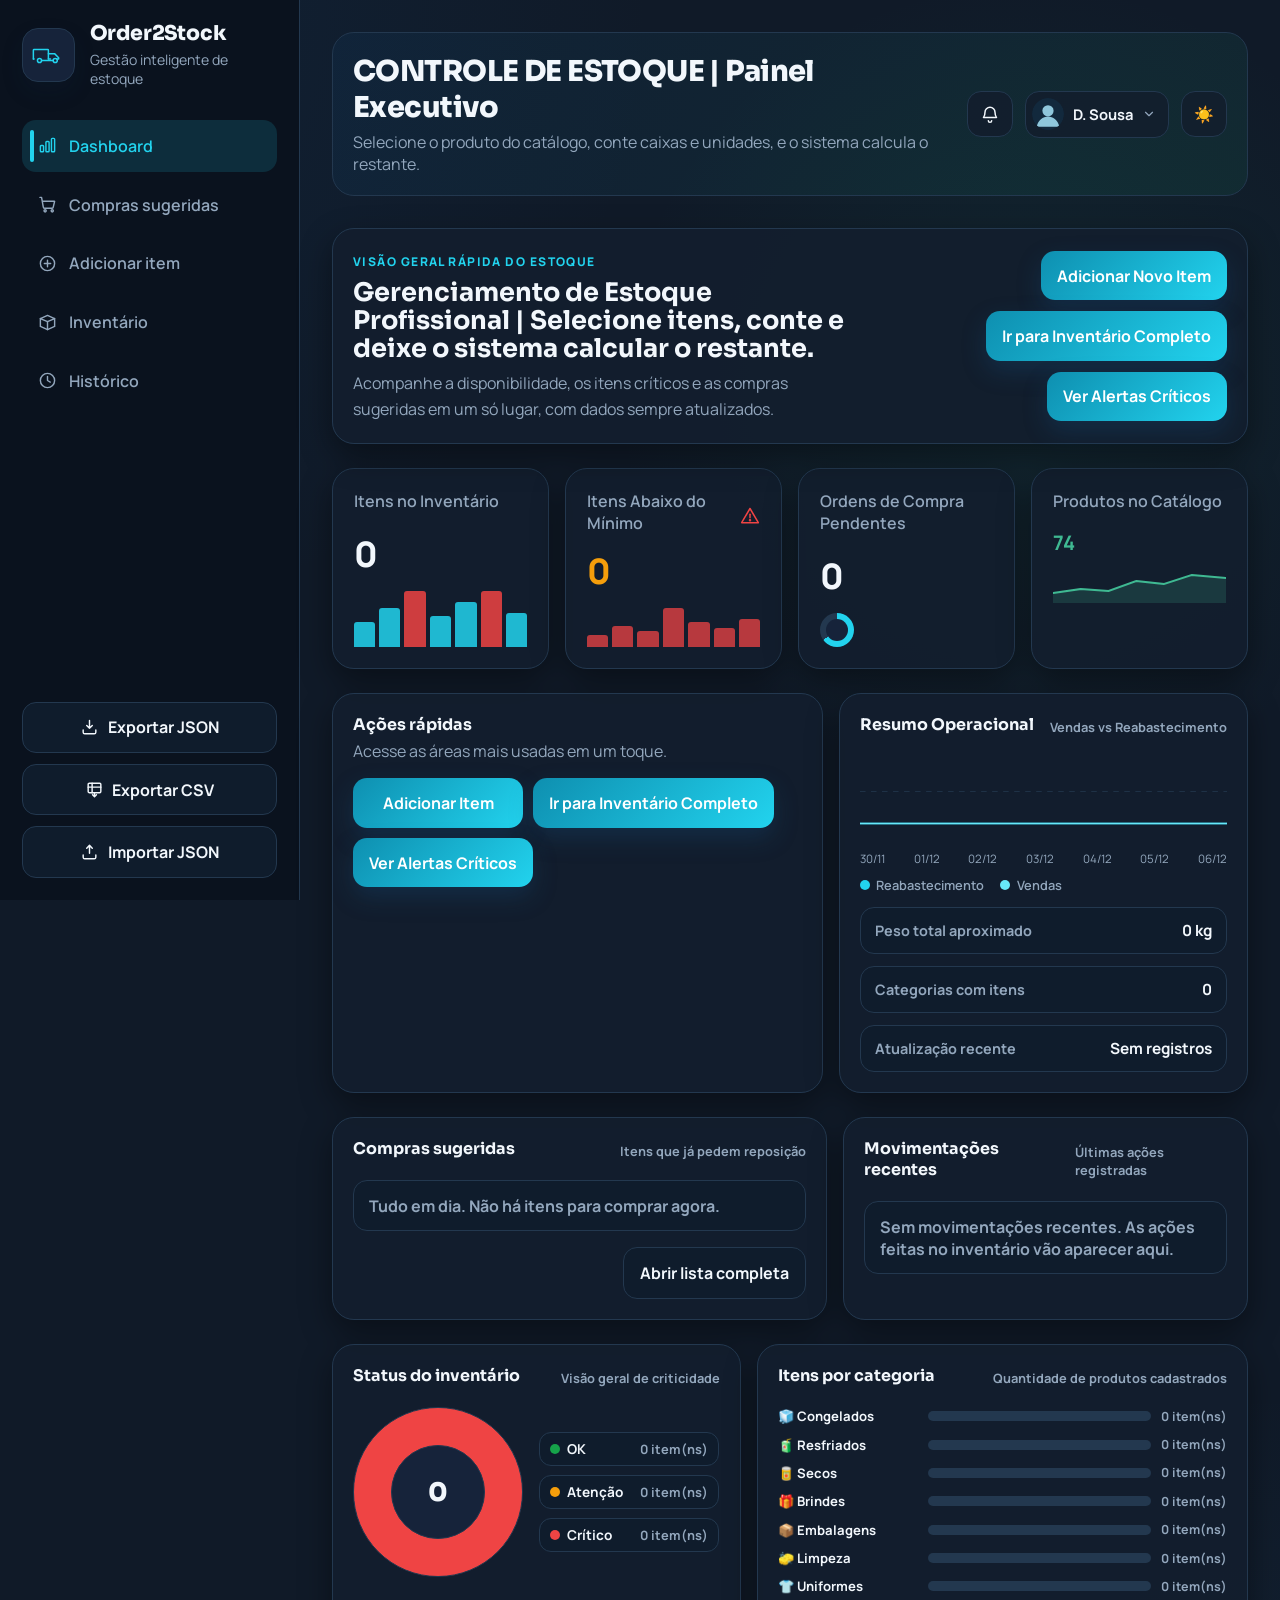
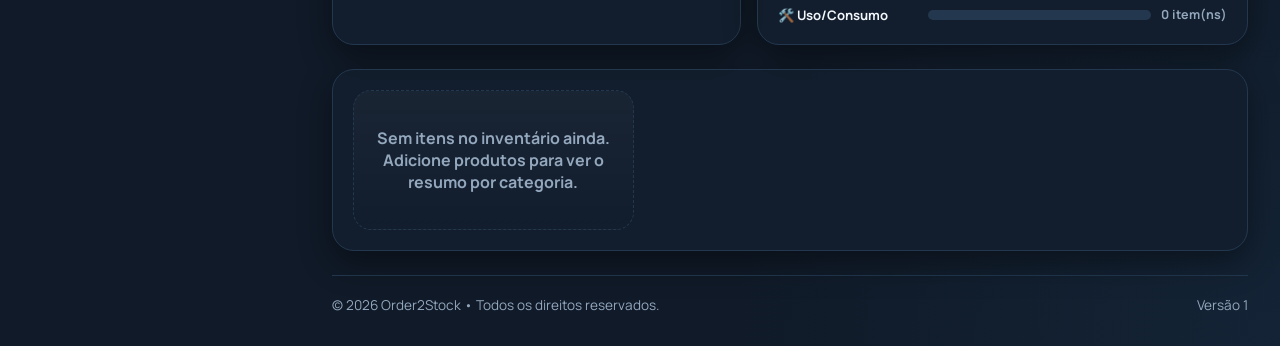
==== ESTOQUE/index.html @ f187f208 "feat: versiona app em ESTOQUE para deploy automatico" ====
<!DOCTYPE html>
<html lang="pt-BR" data-theme="dark">
<head>
    <meta charset="UTF-8" />
    <meta name="viewport" content="width=device-width, initial-scale=1" />
    <title>Order2Stock | Gestão Inteligente de Estoque</title>
    <link rel="icon" type="image/svg+xml" href="assets/order2stock-truck-icon.svg" />
    <link rel="stylesheet" href="style.css" />
</head>
<body>
    <div id="toast" class="toast" aria-live="polite" aria-atomic="true"></div>

    <div class="app-layout">
        <aside class="sidebar" id="sidebar" aria-label="Menu lateral">
            <div class="sidebar-top">
                <button class="sidebar-close" id="btn-close-sidebar" type="button" aria-label="Fechar menu">✕</button>

                <div class="sidebar-brand">
                    <div class="brand-icon" aria-hidden="true">
                        <svg viewBox="0 0 48 32" fill="none" stroke="currentColor" stroke-width="2.2" stroke-linecap="round" stroke-linejoin="round">
                            <path d="M2 22V9a1 1 0 0 1 1-1h20a1 1 0 0 1 1 1v13" />
                            <path d="M24 14h9l6 6v2h-3" />
                            <path d="M2 22h1" />
                            <path d="M27 22h-3" />
                            <path d="M14 24h17" />
                            <circle cx="11" cy="24" r="3" />
                            <circle cx="34" cy="24" r="3" />
                        </svg>
                    </div>
                    <div>
                        <h2 class="brand-name">Order2Stock</h2>
                        <p>Gestão inteligente de estoque</p>
                    </div>
                </div>

                <nav class="sidebar-nav" aria-label="Navegação principal">
                    <button class="nav-item active" type="button" data-target="sec-dashboard">
                        <svg class="nav-icon" viewBox="0 0 24 24" fill="none" stroke="currentColor" stroke-width="1.8" stroke-linecap="round" stroke-linejoin="round" aria-hidden="true"><rect x="3" y="12" width="4" height="8" rx="1" /><rect x="10" y="7" width="4" height="13" rx="1" /><rect x="17" y="3" width="4" height="17" rx="1" /></svg>
                        <span>Dashboard</span>
                    </button>
                    <button class="nav-item" type="button" data-target="sec-compras">
                        <svg class="nav-icon" viewBox="0 0 24 24" fill="none" stroke="currentColor" stroke-width="1.8" stroke-linecap="round" stroke-linejoin="round" aria-hidden="true"><circle cx="9" cy="20" r="1.4" /><circle cx="18" cy="20" r="1.4" /><path d="M2.5 3h2l2.2 12.2a2 2 0 0 0 2 1.6h8.6a2 2 0 0 0 2-1.6L21 8H6" /></svg>
                        <span>Compras sugeridas</span>
                    </button>
                    <button class="nav-item" type="button" data-target="sec-cadastro">
                        <svg class="nav-icon" viewBox="0 0 24 24" fill="none" stroke="currentColor" stroke-width="1.8" stroke-linecap="round" stroke-linejoin="round" aria-hidden="true"><circle cx="12" cy="12" r="9" /><path d="M12 8v8M8 12h8" /></svg>
                        <span>Adicionar item</span>
                    </button>
                    <button class="nav-item" type="button" data-target="sec-estoque">
                        <svg class="nav-icon" viewBox="0 0 24 24" fill="none" stroke="currentColor" stroke-width="1.8" stroke-linecap="round" stroke-linejoin="round" aria-hidden="true"><path d="M3 7l9-4 9 4-9 4-9-4Z" /><path d="M3 7v10l9 4 9-4V7" /><path d="M12 11v10" /></svg>
                        <span>Inventário</span>
                    </button>
                    <button class="nav-item" type="button" data-target="sec-historico">
                        <svg class="nav-icon" viewBox="0 0 24 24" fill="none" stroke="currentColor" stroke-width="1.8" stroke-linecap="round" stroke-linejoin="round" aria-hidden="true"><circle cx="12" cy="12" r="9" /><path d="M12 7v5l3.5 2" /></svg>
                        <span>Histórico</span>
                    </button>
                </nav>
            </div>

            <div class="sidebar-footer">
                <button class="btn-export" id="btn-export" type="button">
                    <svg class="nav-icon" viewBox="0 0 24 24" fill="none" stroke="currentColor" stroke-width="1.8" stroke-linecap="round" stroke-linejoin="round" aria-hidden="true"><path d="M12 3v10m0 0 3.5-3.5M12 13 8.5 9.5" /><path d="M4 15v3a2 2 0 0 0 2 2h12a2 2 0 0 0 2-2v-3" /></svg>
                    <span>Exportar JSON</span>
                </button>
                <button class="btn-export" id="btn-export-csv" type="button">
                    <svg class="nav-icon" viewBox="0 0 24 24" fill="none" stroke="currentColor" stroke-width="1.8" stroke-linecap="round" stroke-linejoin="round" aria-hidden="true"><rect x="4" y="4" width="16" height="12" rx="1.5" /><path d="M4 9h16M9 4v12" /><path d="M12 16v5m0 0 2.5-2.5M12 21l-2.5-2.5" /></svg>
                    <span>Exportar CSV</span>
                </button>
                <button class="btn-import" id="btn-import" type="button">
                    <svg class="nav-icon" viewBox="0 0 24 24" fill="none" stroke="currentColor" stroke-width="1.8" stroke-linecap="round" stroke-linejoin="round" aria-hidden="true"><path d="M12 13V3m0 0L8.5 6.5M12 3l3.5 3.5" /><path d="M4 15v3a2 2 0 0 0 2 2h12a2 2 0 0 0 2-2v-3" /></svg>
                    <span>Importar JSON</span>
                </button>
                <input id="import-file" type="file" accept=".json,application/json" hidden />
            </div>
        </aside>

        <main class="main-content">
            <header class="top-header animate-on-load">
                <div>
                    <h1>CONTROLE DE ESTOQUE | Painel Executivo</h1>
                    <p>Selecione o produto do catálogo, conte caixas e unidades, e o sistema calcula o restante.</p>
                </div>

                <div class="header-actions">
                    <button class="icon-btn" id="btn-notifications" type="button" aria-label="Notificações">
                        <svg viewBox="0 0 24 24" fill="none" stroke="currentColor" stroke-width="1.8" stroke-linecap="round" stroke-linejoin="round" aria-hidden="true"><path d="M6 10a6 6 0 1 1 12 0c0 4 1.2 5.4 1.8 6.2H4.2C4.8 15.4 6 14 6 10Z" /><path d="M10 20a2 2 0 0 0 4 0" /></svg>
                        <span class="notification-dot" id="notification-dot" hidden></span>
                    </button>

                    <button class="user-profile" id="btn-user-profile" type="button">
                        <span class="user-avatar" aria-hidden="true">
                            <svg viewBox="0 0 40 40"><circle cx="20" cy="20" r="20" fill="#12293d" /><circle cx="20" cy="16" r="7" fill="#8fc7dc" /><path d="M6 36c1-8 8-13 14-13s13 5 14 13" fill="#8fc7dc" /></svg>
                        </span>
                        <span class="user-name">D. Sousa</span>
                        <svg class="user-chevron" viewBox="0 0 24 24" fill="none" stroke="currentColor" stroke-width="2" stroke-linecap="round" stroke-linejoin="round" aria-hidden="true"><path d="m6 9 6 6 6-6" /></svg>
                    </button>

                    <button class="hamburger" id="btn-open-sidebar" type="button" aria-label="Abrir menu">☰</button>
                    <button class="theme-toggle-btn" id="btn-theme-toggle" type="button" aria-label="Alternar tema">
                        <span class="icon" aria-hidden="true">🌙</span>
                    </button>
                </div>
            </header>

            <section id="sec-dashboard" class="app-section active animate-on-load" tabindex="-1">
                <div class="card dashboard-intro-card">
                    <div class="dashboard-intro-copy">
                        <span class="brand-kicker">VISÃO GERAL RÁPIDA DO ESTOQUE</span>
                        <h1>Gerenciamento de Estoque Profissional | Selecione itens, conte e deixe o sistema calcular o restante.</h1>
                        <p>
                            Acompanhe a disponibilidade, os itens críticos e as compras sugeridas em um só lugar, com dados sempre atualizados.
                        </p>
                    </div>

                    <div class="dashboard-intro-actions">
                        <button class="btn-primary" id="btn-intro-add" type="button">Adicionar Novo Item</button>
                        <button class="btn-primary" id="btn-intro-inventory" type="button">Ir para Inventário Completo</button>
                        <button class="btn-primary" id="btn-intro-purchases" type="button">Ver Alertas Críticos</button>
                    </div>
                </div>

                <div class="stats-grid">
                    <article class="stat-card kpi-card">
                        <span class="stat-label">Itens no Inventário</span>
                        <strong class="stat-value" id="stat-total">0</strong>
                        <div class="kpi-spark spark-bar" aria-hidden="true">
                            <span></span><span></span><span class="spark-alert"></span><span></span><span></span><span class="spark-alert"></span><span></span>
                        </div>
                    </article>

                    <article class="stat-card kpi-card">
                        <div class="kpi-card-head">
                            <span class="stat-label">Itens Abaixo do Mínimo</span>
                            <svg class="kpi-alert-icon" viewBox="0 0 24 24" fill="none" stroke="currentColor" stroke-width="1.8" stroke-linecap="round" stroke-linejoin="round" aria-hidden="true"><path d="M12 3 2 20h20L12 3Z" /><path d="M12 10v4" /><circle cx="12" cy="17" r="0.6" fill="currentColor" /></svg>
                        </div>
                        <strong class="stat-value text-alert" id="stat-baixo">0</strong>
                        <div class="kpi-spark spark-bar spark-danger" aria-hidden="true">
                            <span></span><span></span><span></span><span></span><span></span><span></span><span></span>
                        </div>
                    </article>

                    <article class="stat-card kpi-card">
                        <span class="stat-label">Ordens de Compra Pendentes</span>
                        <strong class="stat-value stat-buy" id="stat-compras">0</strong>
                        <div class="kpi-spark spark-donut" aria-hidden="true"></div>
                    </article>

                    <article class="stat-card kpi-card">
                        <span class="stat-label">Produtos no Catálogo</span>
                        <strong class="stat-value-time" id="stat-catalogo">0</strong>
                        <div class="kpi-spark spark-area" aria-hidden="true">
                            <svg viewBox="0 0 100 34" preserveAspectRatio="none"><path d="M0 24 L16 20 L32 22 L48 12 L64 15 L80 6 L100 9 L100 34 L0 34 Z" class="spark-area-fill" /><path d="M0 24 L16 20 L32 22 L48 12 L64 15 L80 6 L100 9" class="spark-area-line" /></svg>
                        </div>
                    </article>
                </div>

                <div class="ops-grid">
                    <article class="card quick-actions-card">
                        <h3>Ações rápidas</h3>
                        <p>Acesse as áreas mais usadas em um toque.</p>
                        <div class="quick-actions-buttons">
                            <button class="btn-primary" id="btn-quick-add" type="button">Adicionar Item</button>
                            <button class="btn-primary" id="btn-quick-inventory" type="button">Ir para Inventário Completo</button>
                            <button class="btn-primary" id="btn-quick-critical" type="button">Ver Alertas Críticos</button>
                        </div>
                    </article>

                    <article class="card operational-card" aria-live="polite">
                        <div class="chart-header">
                            <h3>Resumo Operacional</h3>
                            <span class="chart-subtitle">Vendas vs Reabastecimento</span>
                        </div>
                        <div class="operational-chart-wrap" id="operational-chart-wrap"></div>
                        <div class="operational-list">
                            <div class="operational-item">
                                <span>Peso total aproximado</span>
                                <strong id="stat-peso-total">0 kg</strong>
                            </div>
                            <div class="operational-item">
                                <span>Categorias com itens</span>
                                <strong id="stat-categorias-ativas">0</strong>
                            </div>
                            <div class="operational-item">
                                <span>Atualização recente</span>
                                <strong id="stat-ultima-atualizacao">Sem registros</strong>
                            </div>
                        </div>
                    </article>
                </div>

                    <div class="dashboard-highlights-grid">
                        <article class="card purchases-preview-card" aria-live="polite">
                            <div class="chart-header">
                                <h3>Compras sugeridas</h3>
                                <span class="chart-subtitle">Itens que já pedem reposição</span>
                            </div>
                            <div id="dashboard-purchases-preview" class="suggested-list compact-list"></div>
                            <div class="card-inline-actions">
                                <button class="btn-secondary" id="btn-open-purchases-section" type="button">Abrir lista completa</button>
                            </div>
                        </article>

                        <article class="card activity-card" aria-live="polite">
                            <div class="chart-header">
                                <h3>Movimentações recentes</h3>
                                <span class="chart-subtitle">Últimas ações registradas</span>
                            </div>
                            <div id="recent-activity" class="recent-activity-list"></div>
                        </article>
                    </div>

                <div class="dashboard-charts-grid">
                    <article class="card chart-card" aria-live="polite">
                        <div class="chart-header">
                            <h3>Status do inventário</h3>
                            <span class="chart-subtitle">Visão geral de criticidade</span>
                        </div>
                        <div class="status-chart-wrap">
                            <div class="status-donut" id="status-donut" role="img" aria-label="Distribuição de status do inventário"></div>
                            <div class="status-legend" id="status-legend"></div>
                        </div>
                    </article>

                    <article class="card chart-card" aria-live="polite">
                        <div class="chart-header">
                            <h3>Itens por categoria</h3>
                            <span class="chart-subtitle">Quantidade de produtos cadastrados</span>
                        </div>
                        <div class="category-bars" id="category-bars"></div>
                    </article>
                </div>

                <div class="card category-summary" id="category-summary" aria-label="Resumo por categoria"></div>
            </section>

                <section id="sec-compras" class="app-section card animate-on-load" tabindex="-1">
                    <div class="form-header">
                        <div>
                            <h2>Compras sugeridas</h2>
                            <p>Lista automática dos itens abaixo do mínimo com a quantidade necessária para repor.</p>
                        </div>

                        <div class="section-actions-inline">
                            <button class="btn-secondary" id="btn-ir-inventario" type="button">Ver inventário</button>
                            <button class="btn-primary" id="btn-exportar-csv-lista" type="button">Exportar CSV</button>
                        </div>
                    </div>

                    <div class="purchase-summary-grid">
                        <article class="stat-card purchase-summary-card">
                            <span class="stat-label">Produtos para repor</span>
                            <strong class="stat-value" id="stat-repor">0</strong>
                        </article>

                        <article class="stat-card purchase-summary-card">
                            <span class="stat-label">Quantidade total a comprar</span>
                            <strong class="stat-value stat-buy" id="stat-quantidade-repor">0</strong>
                        </article>

                        <article class="stat-card purchase-summary-card">
                            <span class="stat-label">Categorias afetadas</span>
                            <strong class="stat-value-time" id="stat-categorias-repor">0</strong>
                        </article>
                    </div>

                    <div class="table-container">
                        <table>
                            <thead>
                                <tr>
                                    <th scope="col">Produto</th>
                                    <th scope="col">Categoria</th>
                                    <th scope="col">Atual</th>
                                    <th scope="col">Mínimo</th>
                                    <th scope="col">Comprar</th>
                                    <th scope="col">Status</th>
                                    <th scope="col" class="text-right">Ações</th>
                                </tr>
                            </thead>
                            <tbody id="lista-compras"></tbody>
                        </table>
                    </div>
                </section>

            <section id="sec-cadastro" class="app-section card animate-on-load" tabindex="-1">
                <div class="form-header">
                    <div>
                        <h2>Adicionar produto ao inventário</h2>
                        <p>O produto vem do catálogo. A contagem é feita depois no botão de relógio.</p>
                    </div>

                    <button id="btn-toggle-form" class="btn-secondary" type="button" aria-expanded="false" aria-controls="form-body">
                        <span class="form-toggle-icon" aria-hidden="true">▶</span>
                        <span class="form-toggle-label">Mostrar formulário</span>
                    </button>
                </div>

                <div id="form-body" class="form-body collapsed">
                    <form id="form-estoque">
                        <div class="form-grid form-grid-catalogo">
                            <div class="form-group">
                                <label for="produto-base">Produto do catálogo</label>
                                <select id="produto-base" required></select>
                            </div>

                            <div class="form-group">
                                <label for="min">Estoque mínimo</label>
                                <input id="min" name="min" type="number" min="0" step="0.01" required />
                            </div>
                        </div>

                        <div id="produto-preview" class="product-preview" aria-live="polite">
                            <strong>Catálogo base:</strong> selecione um produto para ver quantidade por caixa, unidade, total por caixa e peso.
                        </div>

                        <div class="form-actions">
                            <button class="btn-primary" type="submit">Adicionar ao inventário</button>
                        </div>
                    </form>
                </div>
            </section>

            <section id="sec-estoque" class="app-section animate-on-load" tabindex="-1">
                <div class="card search-filter-container">
                    <div class="search-box">
                        <label class="sr-only" for="input-busca">Buscar produto</label>
                        <input id="input-busca" type="search" placeholder="Buscar por nome..." />
                    </div>

                    <div class="filter-row">
                        <div class="status-filter">
                            <label for="filtro-status">Status</label>
                            <select id="filtro-status">
                                <option value="todos">Todos os status</option>
                                <option value="ok">Somente OK</option>
                                <option value="atencao">Somente Atenção</option>
                                <option value="critico">Somente Crítico</option>
                            </select>
                        </div>

                        <button class="btn-secondary" id="btn-limpar-filtros" type="button">Limpar filtros</button>
                    </div>

                    <div class="category-tabs" id="category-tabs" aria-label="Filtro por categoria">
                        <button class="tab-btn active" type="button" data-category="todos">Todos</button>
                        <button class="tab-btn" type="button" data-category="congelados">🧊 Congelados</button>
                        <button class="tab-btn" type="button" data-category="resfriados">🧃 Resfriados</button>
                        <button class="tab-btn" type="button" data-category="secos">🥫 Secos</button>
                        <button class="tab-btn" type="button" data-category="brindes">🎁 Brindes</button>
                        <button class="tab-btn" type="button" data-category="embalagens">📦 Embalagens</button>
                        <button class="tab-btn" type="button" data-category="limpeza">🧽 Limpeza</button>
                        <button class="tab-btn" type="button" data-category="uniformes">👕 Uniformes</button>
                        <button class="tab-btn" type="button" data-category="consumo">🛠️ Uso/Consumo</button>
                    </div>
                </div>

                <div class="card table-container">
                    <div class="table-controls">
                        <span class="table-count" id="table-count">Mostrando 0 produtos</span>
                    </div>

                    <table>
                        <thead>
                            <tr>
                                <th class="sortable" data-sort="nome" scope="col">Produto</th>
                                <th scope="col">Embalagem</th>
                                <th scope="col">Contagem</th>
                                <th class="sortable" data-sort="estoque" scope="col">Total calculado</th>
                                <th scope="col">Peso aprox.</th>
                                <th class="sortable" data-sort="status" scope="col">Status</th>
                                <th scope="col" class="text-right">Ações</th>
                            </tr>
                        </thead>
                        <tbody id="lista-estoque"></tbody>
                    </table>
                </div>
            </section>

            <section id="sec-historico" class="app-section card animate-on-load" tabindex="-1">
                <div class="form-header">
                    <div>
                        <h2>Histórico</h2>
                        <p>Rastreio das alterações realizadas.</p>
                    </div>

                    <button class="btn-secondary" id="btn-limpar-historico" type="button">Limpar histórico</button>
                </div>

                <div class="table-container">
                    <table>
                        <thead>
                            <tr>
                                <th scope="col">Data</th>
                                <th scope="col">Descrição</th>
                            </tr>
                        </thead>
                        <tbody id="lista-historico"></tbody>
                    </table>
                </div>
            </section>

            <footer class="app-footer">
                <span>&copy; <span id="footer-ano">2026</span> Order2Stock &bull; Todos os direitos reservados.</span>
                <span class="app-footer-version">Versão 1</span>
            </footer>
        </main>
    </div>

    <div class="modal-overlay" id="modal-contagem" aria-hidden="true">
        <div class="card modal-content" role="dialog" aria-modal="true" aria-labelledby="modal-titulo">
            <div class="modal-header">
                <h2 id="modal-titulo">Contagem</h2>
                <button class="btn-close" type="button" id="btn-fechar-modal" aria-label="Fechar contagem">✕</button>
            </div>

            <div class="modal-body">
                <p id="modal-pacote-info" class="modal-info"></p>

                <div class="form-grid modal-grid">
                    <div class="form-group">
                        <label for="qtd-pacotes">Caixas fechadas</label>
                        <input id="qtd-pacotes" type="number" min="0" step="1" />
                    </div>

                    <div class="form-group">
                        <label for="qtd-soltas">Unidades avulsas</label>
                        <input id="qtd-soltas" type="number" min="0" step="1" />
                    </div>
                </div>

                <p id="modal-unidade-texto" class="modal-subinfo"></p>
                <p id="equivalencia-info" class="modal-subinfo"></p>
                <div id="modal-decomposicao" class="modal-subinfo"></div>

                <div class="modal-total-box">
                    <span>Total calculado</span>
                    <strong><span id="modal-total-calc">0</span> <span id="modal-un-final">UN</span></strong>
                </div>

                <div class="modal-actions">
                    <button class="btn-secondary" id="btn-cancelar-contagem" type="button">Cancelar</button>
                    <button class="btn-primary" id="btn-salvar-contagem" type="button">Salvar contagem</button>
                </div>
            </div>
        </div>
    </div>

    <div class="modal-overlay" id="modal-edicao" aria-hidden="true">
        <div class="card modal-content" role="dialog" aria-modal="true" aria-labelledby="modal-edicao-titulo">
            <div class="modal-header">
                <h2 id="modal-edicao-titulo">Editar item</h2>
                <button class="btn-close" type="button" id="btn-fechar-edicao" aria-label="Fechar edição">✕</button>
            </div>

            <form id="form-edicao" class="modal-body">
                <div class="form-grid modal-grid">
                    <div class="form-group">
                        <label for="edit-nome">Produto</label>
                        <input id="edit-nome" type="text" readonly />
                    </div>

                    <div class="form-group">
                        <label for="edit-embalagem">Embalagem</label>
                        <input id="edit-embalagem" type="text" readonly />
                    </div>

                    <div class="form-group">
                        <label for="edit-peso-caixa">Peso por caixa</label>
                        <input id="edit-peso-caixa" type="text" readonly />
                    </div>

                    <div class="form-group">
                        <label for="edit-min">Estoque mínimo</label>
                        <input id="edit-min" type="number" min="0" step="0.01" required />
                    </div>
                </div>

                <div class="modal-actions">
                    <button class="btn-secondary" type="button" id="btn-cancelar-edicao">Cancelar</button>
                    <button class="btn-primary" type="submit">Salvar alterações</button>
                </div>
            </form>
        </div>
    </div>

    <script src="script.js"></script>
</body>
</html>
---- ESTOQUE/style.css ----
@import url('https://fonts.googleapis.com/css2?family=Manrope:wght@500;600;700;800&family=Sora:wght@600;700;800&display=swap');

* {
    box-sizing: border-box;
    margin: 0;
    padding: 0;
}

:root {
    --bg: #f4f8fc;
    --sidebar-bg: var(--panel);
    --panel: rgba(255, 255, 255, 0.88);
    --panel-solid: #ffffff;
    --text: #1f2937;
    --text-title: #0b2a4a;
    --text-muted: #5b6b82;
    --border-color: #dbe4f0;
    --input-bg: #f6f9fc;
    --table-hover: #f2f7fc;
    --primary: #14528a;
    --primary-2: #2f8fd1;
    --primary-gradient: linear-gradient(135deg, #14528a, #2f8fd1);
    --brand-two: #2f8fd1;
    --accent: #1f9070;
    --accent-2: #5fd2ac;
    --accent-gradient: linear-gradient(135deg, #1f9070, #5fd2ac);
    --danger: #ef4444;
    --warning: #f59e0b;
    --success: #1f9070;
    --radius: 22px;
    --radius-sm: 14px;
    --card-shadow: 0 10px 30px rgba(11, 42, 74, 0.08);
    --card-shadow-hover: 0 14px 36px rgba(11, 42, 74, 0.13);
    --sidebar-width: 300px;
    --surface-accent: linear-gradient(120deg, rgba(20, 82, 138, 0.12), rgba(31, 144, 112, 0.12));
    --nav-active-bg: rgba(20, 82, 138, 0.08);
}

[data-theme="dark"] {
    --bg: #101a28;
    --sidebar-bg: #0a121e;
    --panel: rgba(19, 30, 46, 0.9);
    --panel-solid: #16233a;
    --text: #d7e2ee;
    --text-title: #f2f7fc;
    --text-muted: #93a7bd;
    --border-color: #23384f;
    --input-bg: #0f1c2c;
    --table-hover: #10233a;
    --primary: #22d3ee;
    --primary-2: #67e8f9;
    --primary-gradient: linear-gradient(135deg, #0e8fb0, #22d3ee);
    --brand-two: #67e8f9;
    --nav-active-bg: rgba(34, 211, 238, 0.14);
    --accent: #3fb992;
    --accent-2: #7fe0bc;
    --accent-gradient: linear-gradient(135deg, #1f9070, #3fb992);
    --success: #3fb992;
    --card-shadow: 0 12px 32px rgba(0, 0, 0, 0.4);
    --card-shadow-hover: 0 18px 40px rgba(0, 0, 0, 0.5);
}

html {
    scroll-behavior: smooth;
}

body {
    font-family: "Manrope", "Segoe UI", sans-serif;
    background:
        radial-gradient(circle at top left, rgba(20, 82, 138, 0.14), transparent 28%),
        radial-gradient(circle at 80% 20%, rgba(31, 144, 112, 0.1), transparent 22%),
        radial-gradient(circle at bottom right, rgba(63, 149, 214, 0.08), transparent 24%),
        var(--bg);
    color: var(--text);
    min-height: 100vh;
}

button,
input,
select {
    font: inherit;
}

button {
    border: none;
}

.app-layout {
    display: flex;
    min-height: 100vh;
}

/* SIDEBAR */
.sidebar {
    width: var(--sidebar-width);
    flex-shrink: 0;
    background: var(--sidebar-bg);
    backdrop-filter: blur(16px);
    border-right: 1px solid var(--border-color);
    padding: 1.4rem;
    display: flex;
    flex-direction: column;
    gap: 1.5rem;
    position: sticky;
    top: 0;
    height: 100vh;
}

.sidebar-top {
    display: flex;
    flex-direction: column;
    height: 100%;
}

.sidebar-close {
    display: none;
    align-self: flex-end;
    background: none;
    color: var(--text-muted);
    font-size: 1.3rem;
    padding: 0.3rem;
    cursor: pointer;
}

.sidebar-brand {
    display: flex;
    align-items: center;
    gap: 0.9rem;
    margin-bottom: 2rem;
}

.brand-icon {
    width: 54px;
    height: 54px;
    border-radius: 16px;
    display: grid;
    place-items: center;
    background: var(--panel-solid);
    border: 1px solid var(--border-color);
    box-shadow: 0 10px 22px rgba(11, 42, 74, 0.14);
    padding: 9px;
    color: var(--primary);
}

.brand-icon svg,
.brand-icon img {
    width: 100%;
    height: 100%;
    object-fit: contain;
}

.sidebar-brand h2.brand-name {
    color: var(--text-title);
    font-family: "Sora", "Manrope", sans-serif;
    font-size: 1.28rem;
    font-weight: 800;
    line-height: 1.1;
    letter-spacing: -0.01em;
}

.brand-name .brand-2 {
    color: var(--brand-two);
}

.sidebar-brand p {
    color: var(--text-muted);
    font-size: 0.88rem;
    margin-top: 0.3rem;
}

.sidebar-nav {
    display: flex;
    flex-direction: column;
    gap: 0.4rem;
    flex: 1;
}

.nav-item {
    position: relative;
    width: 100%;
    display: flex;
    align-items: center;
    gap: 0.75rem;
    text-align: left;
    background: transparent;
    color: var(--text-muted);
    border-radius: 14px;
    padding: 0.95rem 1rem;
    cursor: pointer;
    transition: 0.22s ease;
    font-weight: 600;
}

.nav-icon {
    width: 19px;
    height: 19px;
    flex-shrink: 0;
}

.nav-item:hover,
.nav-item.active {
    color: var(--text-title);
    background: var(--input-bg);
}

.nav-item.active {
    color: var(--primary);
    background: var(--nav-active-bg);
}

.nav-item.active::before {
    content: "";
    position: absolute;
    left: 0.45rem;
    top: 20%;
    width: 4px;
    height: 60%;
    border-radius: 999px;
    background: var(--primary);
}

.sidebar-footer {
    display: flex;
    flex-direction: column;
    gap: 0.7rem;
}

.btn-export,
.btn-import,
.btn-primary,
.btn-secondary {
    min-height: 46px;
    border-radius: 14px;
    padding: 0.85rem 1rem;
    cursor: pointer;
    transition: 0.2s ease;
    font-weight: 700;
    display: inline-flex;
    align-items: center;
    justify-content: center;
    gap: 0.55rem;
}

.btn-export,
.btn-import,
.btn-secondary {
    color: var(--text-title);
    background: var(--input-bg);
    border: 1px solid var(--border-color);
}

.btn-export:hover,
.btn-import:hover,
.btn-secondary:hover {
    transform: translateY(-1px);
    background: var(--panel-solid);
}

.btn-primary {
    color: #fff;
    background: var(--primary-gradient);
    box-shadow: 0 10px 24px rgba(20, 82, 138, 0.28);
}

.btn-primary:hover {
    transform: translateY(-2px);
    box-shadow: 0 14px 28px rgba(20, 82, 138, 0.35);
}

/* MAIN */
.main-content {
    flex: 1;
    padding: 2rem;
}

.top-header {
    display: flex;
    align-items: center;
    justify-content: space-between;
    gap: 1rem;
    margin-bottom: 2rem;
    background: var(--surface-accent);
    border: 1px solid var(--border-color);
    border-radius: var(--radius);
    padding: 1.25rem;
}

.app-section {
    display: none;
}

.app-section.active {
    display: block;
}

.top-header h1 {
    font-family: "Sora", "Manrope", sans-serif;
    color: var(--text-title);
    font-size: clamp(1.8rem, 2vw, 2.3rem);
    font-weight: 800;
    letter-spacing: -0.02em;
}

.brand-kicker {
    display: inline-block;
    font-size: 0.75rem;
    font-weight: 800;
    letter-spacing: 0.12em;
    color: var(--primary);
    margin-bottom: 0.45rem;
}

.top-header p {
    color: var(--text-muted);
    margin-top: 0.4rem;
}

.header-actions {
    display: flex;
    gap: 0.75rem;
    align-items: center;
}

.hamburger,
.theme-toggle-btn,
.btn-close {
    width: 46px;
    height: 46px;
    border-radius: 14px;
    background: var(--panel);
    border: 1px solid var(--border-color);
    color: var(--text-title);
    cursor: pointer;
    transition: 0.2s ease;
}

.hamburger {
    display: none;
}

.hamburger:hover,
.theme-toggle-btn:hover,
.btn-close:hover {
    background: var(--input-bg);
    transform: translateY(-1px);
}

.icon-btn {
    position: relative;
    width: 46px;
    height: 46px;
    border-radius: 14px;
    background: var(--panel);
    border: 1px solid var(--border-color);
    color: var(--text-title);
    cursor: pointer;
    transition: 0.2s ease;
    display: grid;
    place-items: center;
}

.icon-btn svg {
    width: 20px;
    height: 20px;
}

.icon-btn:hover {
    background: var(--input-bg);
    transform: translateY(-1px);
}

.notification-dot {
    position: absolute;
    top: 8px;
    right: 8px;
    width: 8px;
    height: 8px;
    border-radius: 50%;
    background: var(--danger);
    border: 2px solid var(--panel-solid);
}

.user-profile {
    display: flex;
    align-items: center;
    gap: 0.55rem;
    background: var(--panel);
    border: 1px solid var(--border-color);
    border-radius: 14px;
    padding: 0.4rem 0.75rem 0.4rem 0.4rem;
    cursor: pointer;
    transition: 0.2s ease;
    color: var(--text-title);
}

.user-profile:hover {
    background: var(--input-bg);
    transform: translateY(-1px);
}

.user-avatar {
    width: 32px;
    height: 32px;
    border-radius: 50%;
    overflow: hidden;
    display: block;
    flex-shrink: 0;
}

.user-avatar svg {
    width: 100%;
    height: 100%;
    display: block;
}

.user-name {
    font-weight: 700;
    font-size: 0.92rem;
    white-space: nowrap;
}

.user-chevron {
    width: 14px;
    height: 14px;
    color: var(--text-muted);
}

/* CARDS */
.card {
    background: var(--panel);
    backdrop-filter: blur(16px);
    border: 1px solid var(--border-color);
    border-radius: var(--radius);
    box-shadow: var(--card-shadow);
    padding: 1.25rem;
    margin-bottom: 1.5rem;
    transition: 0.24s ease;
}

.card h3 {
    font-family: "Sora", "Manrope", sans-serif;
    color: var(--text-title);
    font-size: 1rem;
    margin-bottom: 0.35rem;
}

.card p {
    color: var(--text-muted);
}

.card:hover {
    box-shadow: var(--card-shadow-hover);
}

.dashboard-intro-card {
    display: flex;
    align-items: center;
    justify-content: space-between;
    gap: 1rem;
    margin-bottom: 1.5rem;
}

.dashboard-intro-copy h1 {
    font-family: "Sora", "Manrope", sans-serif;
    color: var(--text-title);
    font-size: clamp(1.45rem, 2vw, 2rem);
    line-height: 1.1;
    margin-bottom: 0.5rem;
}

.dashboard-intro-copy p {
    color: var(--text-muted);
    line-height: 1.65;
}

.dashboard-intro-actions {
    display: flex;
    flex-wrap: wrap;
    gap: 0.7rem;
    justify-content: flex-end;
    min-width: min(360px, 100%);
}

.stats-grid {
    display: grid;
    grid-template-columns: repeat(4, minmax(0, 1fr));
    gap: 1rem;
    margin-bottom: 1.5rem;
}

.ops-grid {
    display: grid;
    grid-template-columns: 1.2fr 1fr;
    gap: 1rem;
    margin-bottom: 1.5rem;
}

.quick-actions-card,
.operational-card {
    margin-bottom: 0;
}

.quick-actions-buttons {
    margin-top: 1rem;
    display: flex;
    flex-wrap: wrap;
    gap: 0.65rem;
}

.quick-actions-buttons .btn-primary,
.quick-actions-buttons .btn-secondary {
    min-width: 170px;
}

.dashboard-highlights-grid {
    display: grid;
    grid-template-columns: 1.1fr 0.9fr;
    gap: 1rem;
    margin-bottom: 1.5rem;
}

.purchases-preview-card,
.activity-card {
    margin-bottom: 0;
}

.card-inline-actions,
.section-actions-inline {
    display: flex;
    flex-wrap: wrap;
    gap: 0.7rem;
    margin-top: 1rem;
}

.card-inline-actions {
    justify-content: flex-end;
}

.stat-buy {
    color: var(--success);
}

.suggested-list,
.recent-activity-list {
    display: grid;
    gap: 0.7rem;
    margin-top: 0.4rem;
}

.compact-list .suggested-item {
    padding: 0.8rem 0.85rem;
}

.suggested-item,
.recent-activity-item,
.suggested-empty,
.recent-activity-empty {
    background: var(--input-bg);
    border: 1px solid var(--border-color);
    border-radius: 14px;
    padding: 0.85rem 0.95rem;
}

.suggested-item {
    display: flex;
    justify-content: space-between;
    gap: 0.75rem;
    align-items: center;
}

.suggested-item-meta strong,
.recent-activity-item strong {
    display: block;
    color: var(--text-title);
    margin-bottom: 0.25rem;
}

.suggested-item-meta span,
.recent-activity-item p {
    color: var(--text-muted);
    font-size: 0.88rem;
    line-height: 1.45;
}

.suggested-item-buy {
    color: var(--accent);
    font-weight: 800;
    white-space: nowrap;
}

.purchase-summary-grid {
    display: grid;
    grid-template-columns: repeat(3, minmax(0, 1fr));
    gap: 1rem;
    margin-bottom: 1rem;
}

.purchase-summary-card {
    margin-bottom: 0;
}

.range-filter-group {
    display: flex;
    flex-direction: column;
    gap: 0.35rem;
    min-width: 280px;
}

.range-filter-group > label {
    color: var(--text-title);
    font-size: 0.88rem;
    font-weight: 700;
}

.range-filter-row {
    display: grid;
    grid-template-columns: repeat(2, minmax(0, 1fr));
    gap: 0.6rem;
}

.suggested-empty,
.recent-activity-empty {
    color: var(--text-muted);
    font-weight: 700;
}

.empty-state-panel {
    min-height: 140px;
    display: grid;
    place-items: center;
    text-align: center;
    color: var(--text-muted);
    font-weight: 700;
    padding: 1.25rem;
    border: 1px dashed var(--border-color);
    border-radius: 18px;
    background: linear-gradient(180deg, rgba(148, 163, 184, 0.06), transparent);
}

.recent-activity-item p {
    margin: 0;
}

.operational-list {
    margin-top: 0.8rem;
    display: grid;
    gap: 0.75rem;
}

.operational-item {
    display: flex;
    justify-content: space-between;
    align-items: center;
    gap: 0.8rem;
    background: var(--input-bg);
    border: 1px solid var(--border-color);
    border-radius: 14px;
    padding: 0.75rem 0.85rem;
}

.operational-item span {
    color: var(--text-muted);
    font-size: 0.9rem;
    font-weight: 700;
}

.operational-chart-wrap {
    margin-top: 0.6rem;
}

.operational-chart-svg {
    width: 100%;
    height: 90px;
    display: block;
}

.chart-axis {
    stroke: var(--border-color);
    stroke-width: 0.4;
}

.chart-axis-mid {
    stroke-dasharray: 1.5 1.5;
}

.chart-line {
    fill: none;
    stroke-width: 1.6;
    stroke-linecap: round;
    stroke-linejoin: round;
    vector-effect: non-scaling-stroke;
}

.chart-line-primary {
    stroke: var(--primary);
}

.chart-line-secondary {
    stroke: var(--primary-2);
}

.operational-chart-labels {
    display: flex;
    justify-content: space-between;
    margin-top: 0.3rem;
    color: var(--text-muted);
    font-size: 0.72rem;
}

.operational-chart-legend {
    display: flex;
    align-items: center;
    gap: 0.4rem;
    margin-top: 0.6rem;
    color: var(--text-muted);
    font-size: 0.8rem;
    font-weight: 600;
}

.legend-dot {
    width: 9px;
    height: 9px;
    border-radius: 50%;
    display: inline-block;
    margin-left: 0.6rem;
}

.legend-dot:first-child {
    margin-left: 0;
}

.legend-primary {
    background: var(--primary);
}

.legend-secondary {
    background: var(--primary-2);
}

.app-footer {
    display: flex;
    align-items: center;
    justify-content: space-between;
    flex-wrap: wrap;
    gap: 0.5rem;
    margin-top: 1.5rem;
    padding-top: 1.25rem;
    border-top: 1px solid var(--border-color);
    color: var(--text-muted);
    font-size: 0.85rem;
}

.operational-item strong {
    color: var(--text-title);
    font-size: 0.96rem;
}

.stat-card {
    background: var(--panel);
    border: 1px solid var(--border-color);
    border-radius: var(--radius);
    padding: 1.3rem;
    box-shadow: var(--card-shadow);
    transition: 0.22s ease;
}

.stat-card:hover {
    transform: translateY(-3px);
    box-shadow: var(--card-shadow-hover);
}

.stat-label {
    display: block;
    color: var(--text-muted);
    font-weight: 600;
    margin-bottom: 0.6rem;
}

.stat-value {
    color: var(--text-title);
    font-size: 2.2rem;
    font-weight: 800;
}

.stat-value.text-alert {
    color: var(--warning);
}

.stat-value-time {
    color: var(--accent);
    font-size: 1.25rem;
    font-weight: 700;
}

.kpi-card {
    display: flex;
    flex-direction: column;
    gap: 0.5rem;
}

.kpi-card-head {
    display: flex;
    align-items: center;
    justify-content: space-between;
    gap: 0.5rem;
    margin-bottom: -0.3rem;
}

.kpi-alert-icon {
    width: 20px;
    height: 20px;
    color: var(--danger);
    flex-shrink: 0;
}

.kpi-spark {
    margin-top: 0.3rem;
    height: 34px;
}

.spark-bar {
    display: flex;
    align-items: flex-end;
    gap: 4px;
    height: 100%;
}

.spark-bar span {
    flex: 1;
    display: block;
    border-radius: 3px 3px 0 0;
    background: var(--primary);
    opacity: 0.85;
}

.spark-bar span:nth-child(1) { height: 45%; }
.spark-bar span:nth-child(2) { height: 70%; }
.spark-bar span:nth-child(3) { height: 100%; }
.spark-bar span:nth-child(4) { height: 55%; }
.spark-bar span:nth-child(5) { height: 80%; }
.spark-bar span:nth-child(6) { height: 100%; }
.spark-bar span:nth-child(7) { height: 60%; }

.spark-bar span.spark-alert {
    background: var(--danger);
}

.spark-bar.spark-danger span {
    background: var(--danger);
    opacity: 0.75;
}

.spark-bar.spark-danger span:nth-child(1) { height: 30%; }
.spark-bar.spark-danger span:nth-child(2) { height: 55%; }
.spark-bar.spark-danger span:nth-child(3) { height: 40%; }
.spark-bar.spark-danger span:nth-child(4) { height: 100%; }
.spark-bar.spark-danger span:nth-child(5) { height: 65%; }
.spark-bar.spark-danger span:nth-child(6) { height: 48%; }
.spark-bar.spark-danger span:nth-child(7) { height: 72%; }

.spark-donut {
    width: 34px;
    height: 34px;
    border-radius: 50%;
    background: conic-gradient(var(--primary) 0 65%, var(--border-color) 65% 100%);
    position: relative;
}

.spark-donut::after {
    content: "";
    position: absolute;
    inset: 6px;
    border-radius: 50%;
    background: var(--panel-solid);
}

.spark-area svg {
    width: 100%;
    height: 34px;
    display: block;
}

.spark-area-fill {
    fill: var(--accent);
    opacity: 0.18;
    stroke: none;
}

.spark-area-line {
    fill: none;
    stroke: var(--accent);
    stroke-width: 2;
    stroke-linecap: round;
    stroke-linejoin: round;
}

.dashboard-charts-grid {
    display: grid;
    grid-template-columns: 1fr 1.2fr;
    gap: 1rem;
    margin-bottom: 1.5rem;
}

.chart-card {
    margin-bottom: 0;
}

.chart-header {
    display: flex;
    justify-content: space-between;
    align-items: center;
    gap: 1rem;
    margin-bottom: 1rem;
}

.chart-subtitle {
    color: var(--text-muted);
    font-size: 0.8rem;
    font-weight: 700;
}

.status-chart-wrap {
    display: flex;
    gap: 1rem;
    align-items: center;
    flex-wrap: wrap;
}

.status-donut {
    --ok: 33;
    --atencao: 33;
    --critico: 34;
    width: 170px;
    aspect-ratio: 1;
    border-radius: 50%;
    background: conic-gradient(
        #16a34a 0 calc(var(--ok) * 1%),
        #f59e0b calc(var(--ok) * 1%) calc((var(--ok) + var(--atencao)) * 1%),
        #ef4444 calc((var(--ok) + var(--atencao)) * 1%) 100%
    );
    position: relative;
    border: 1px solid var(--border-color);
}

.status-donut::after {
    content: "";
    position: absolute;
    inset: 22%;
    border-radius: 50%;
    background: var(--panel-solid);
    border: 1px solid var(--border-color);
}

.status-donut::before {
    content: attr(data-total);
    position: absolute;
    inset: 0;
    display: grid;
    place-items: center;
    z-index: 1;
    color: var(--text-title);
    font-family: "Sora", "Manrope", sans-serif;
    font-size: 1.6rem;
    font-weight: 800;
}

.status-legend {
    display: grid;
    gap: 0.55rem;
    min-width: 180px;
}

.legend-item {
    display: flex;
    align-items: center;
    justify-content: space-between;
    gap: 0.8rem;
    background: var(--input-bg);
    border: 1px solid var(--border-color);
    border-radius: 12px;
    padding: 0.45rem 0.6rem;
}

.legend-left {
    display: inline-flex;
    align-items: center;
    gap: 0.45rem;
    color: var(--text-title);
    font-size: 0.85rem;
    font-weight: 700;
}

.legend-dot {
    width: 10px;
    height: 10px;
    border-radius: 50%;
}

.legend-dot.ok {
    background: #16a34a;
}

.legend-dot.atencao {
    background: #f59e0b;
}

.legend-dot.critico {
    background: #ef4444;
}

.legend-value {
    color: var(--text-muted);
    font-size: 0.8rem;
    font-weight: 700;
}

.category-bars {
    display: grid;
    gap: 0.65rem;
}

.category-bar-row {
    display: grid;
    grid-template-columns: minmax(140px, 1.4fr) 3fr auto;
    align-items: center;
    gap: 0.6rem;
}

.category-bar-label {
    color: var(--text-title);
    font-size: 0.82rem;
    font-weight: 700;
    white-space: nowrap;
    overflow: hidden;
    text-overflow: ellipsis;
}

.category-bar-track {
    height: 10px;
    border-radius: 999px;
    background: var(--border-color);
    overflow: hidden;
}

.category-bar-fill {
    height: 100%;
    border-radius: 999px;
    background: linear-gradient(90deg, var(--primary), var(--accent));
}

.category-bar-value {
    color: var(--text-muted);
    font-size: 0.78rem;
    font-weight: 700;
}

.category-summary {
    display: grid;
    grid-template-columns: repeat(3, minmax(0, 1fr));
    gap: 1rem;
}

.cat-card {
    background: var(--input-bg);
    border: 1px solid var(--border-color);
    border-radius: 18px;
    padding: 1rem;
    transition: 0.22s ease;
}

.cat-card:hover {
    transform: translateY(-2px);
    box-shadow: var(--card-shadow-hover);
}

.cat-name {
    color: var(--text-title);
    font-size: 0.95rem;
    font-weight: 700;
}

.cat-total {
    color: var(--primary);
    font-size: 1.8rem;
    font-weight: 800;
    margin: 0.4rem 0;
}

.cat-status {
    color: var(--text-muted);
    font-size: 0.85rem;
}

/* FORM */
.form-header {
    display: flex;
    align-items: center;
    justify-content: space-between;
    gap: 1rem;
    margin-bottom: 1rem;
}

.form-header h2 {
    color: var(--text-title);
    font-size: 1.2rem;
    margin-bottom: 0.2rem;
}

.form-header p {
    color: var(--text-muted);
}

.form-toggle-icon {
    display: inline-block;
    transition: 0.25s ease;
}

.form-body.collapsed {
    display: none;
}

.form-grid {
    display: grid;
    grid-template-columns: 2fr repeat(5, minmax(120px, 1fr));
    gap: 1rem;
}

.modal-form-grid {
    grid-template-columns: 1.5fr repeat(5, minmax(110px, 1fr));
}

.modal-grid {
    grid-template-columns: repeat(2, minmax(0, 1fr));
}

.form-group {
    display: flex;
    flex-direction: column;
    gap: 0.4rem;
}

.form-group label {
    color: var(--text-title);
    font-weight: 600;
}

input,
select {
    min-height: 46px;
    border-radius: 14px;
    border: 1px solid var(--border-color);
    background: var(--input-bg);
    color: var(--text-title);
    padding: 0 0.9rem;
}

input::placeholder {
    color: var(--text-muted);
}

input:focus,
select:focus {
    border-color: var(--primary);
    box-shadow: 0 0 0 4px rgba(47, 143, 209, 0.16);
    outline: none;
}

.form-actions {
    margin-top: 1rem;
    display: flex;
    justify-content: flex-end;
}

/* FILTROS */
.search-filter-container {
    margin-bottom: 1rem;
}

.search-box {
    margin-bottom: 1rem;
}

.filter-row {
    display: flex;
    align-items: end;
    justify-content: space-between;
    gap: 0.8rem;
    margin-bottom: 1rem;
    flex-wrap: wrap;
}

.status-filter {
    display: flex;
    flex-direction: column;
    gap: 0.35rem;
    min-width: 220px;
}

.status-filter label {
    color: var(--text-title);
    font-size: 0.88rem;
    font-weight: 700;
}

.search-box input {
    width: 100%;
}

.category-tabs {
    display: flex;
    gap: 0.6rem;
    flex-wrap: wrap;
}

.tab-btn {
    background: var(--panel-solid);
    border: 1px solid var(--border-color);
    color: var(--text-muted);
    border-radius: 999px;
    padding: 0.7rem 1rem;
    cursor: pointer;
    transition: 0.2s ease;
    font-weight: 700;
}

.tab-btn:hover,
.tab-btn.active {
    color: var(--primary);
    border-color: var(--primary);
    transform: translateY(-1px);
}

/* TABELA */
.table-container {
    padding: 0;
    overflow-x: auto;
}

.table-controls {
    display: flex;
    justify-content: flex-end;
    padding: 0.9rem 1.1rem;
    border-bottom: 1px solid var(--border-color);
}

.table-count {
    color: var(--text-muted);
    font-weight: 600;
}

table {
    width: 100%;
    border-collapse: collapse;
}

th,
td {
    padding: 1rem 1.1rem;
    border-bottom: 1px solid var(--border-color);
    vertical-align: middle;
}

th {
    text-align: left;
    color: var(--text-muted);
    font-size: 0.92rem;
    font-weight: 800;
    background: rgba(148, 163, 184, 0.06);
}

th.sortable {
    cursor: pointer;
    user-select: none;
}

th.sortable:hover {
    color: var(--text-title);
}

td {
    color: var(--text);
}

.table-meta {
    margin-top: 0.25rem;
    color: var(--text-muted);
    font-size: 0.83rem;
    font-weight: 600;
}

tbody tr {
    transition: 0.2s ease;
}

tbody tr:hover {
    background: var(--table-hover);
}

.text-right {
    text-align: right;
}

.estoque-progress {
    display: flex;
    align-items: center;
    gap: 0.65rem;
    flex-wrap: wrap;
}

.progress-bar {
    width: 90px;
    height: 6px;
    border-radius: 999px;
    overflow: hidden;
    background: var(--border-color);
}

.progress-fill {
    height: 100%;
    border-radius: 999px;
    transition: width 0.4s ease;
}

.progress-fill.good {
    background: #22c55e;
}

.progress-fill.warning {
    background: #f59e0b;
}

.progress-fill.critical {
    background: #ef4444;
}

.status-badge,
.sugestao-compra {
    display: inline-flex;
    align-items: center;
    gap: 0.4rem;
    border-radius: 999px;
    padding: 0.42rem 0.75rem;
    font-size: 0.85rem;
    font-weight: 800;
}

.status-badge::before {
    content: "";
    width: 7px;
    height: 7px;
    border-radius: 50%;
}

.status-ok {
    color: #16a34a;
    background: rgba(22, 163, 74, 0.12);
}

.status-ok::before {
    background: #16a34a;
}

.status-atencao {
    color: #b45309;
    background: rgba(245, 158, 11, 0.14);
}

.status-atencao::before {
    background: #f59e0b;
}

.status-critico {
    color: #dc2626;
    background: rgba(239, 68, 68, 0.14);
}

.status-critico::before {
    background: #ef4444;
}

.sugestao-compra.necessario {
    background: #fef3c7;
    color: #92400e;
}

.sugestao-compra.ok {
    background: #dcfce7;
    color: #166534;
}

.btn-acao {
    background: none;
    color: var(--text-muted);
    cursor: pointer;
    border-radius: 12px;
    padding: 0.45rem 0.55rem;
    transition: 0.2s ease;
}

td.text-right {
    white-space: nowrap;
}

.btn-acao:hover {
    background: var(--input-bg);
    color: var(--text-title);
}

.btn-contar:hover {
    background: rgba(16, 185, 129, 0.16);
}

.btn-remover {
    color: var(--danger);
}

.btn-remover:hover {
    background: rgba(239, 68, 68, 0.1);
}

/* MODAL */
.modal-overlay {
    position: fixed;
    inset: 0;
    background: rgba(2, 6, 23, 0.58);
    display: none;
    align-items: center;
    justify-content: center;
    padding: 1rem;
    z-index: 1000;
}

.modal-content {
    width: min(100%, 860px);
    max-height: 90vh;
    overflow-y: auto;
    margin: 0;
}

.modal-header {
    display: flex;
    justify-content: space-between;
    align-items: center;
    gap: 1rem;
    margin-bottom: 1rem;
}

.modal-header h2 {
    color: var(--text-title);
}

.modal-body {
    display: flex;
    flex-direction: column;
    gap: 1rem;
}

.modal-info,
.modal-subinfo {
    color: var(--text-muted);
}

.modal-total-box {
    background: var(--input-bg);
    border: 1px solid var(--border-color);
    border-radius: 18px;
    padding: 1rem;
    display: flex;
    justify-content: space-between;
    gap: 1rem;
    color: var(--text-title);
    font-weight: 700;
}

.modal-total-box strong {
    font-size: 1.3rem;
}

.modal-actions {
    display: flex;
    justify-content: flex-end;
    gap: 0.75rem;
}

/* TOAST */
.toast {
    position: fixed;
    top: 1rem;
    right: 1rem;
    z-index: 1200;
    min-width: 260px;
    max-width: 420px;
    padding: 1rem 1.1rem;
    border-radius: 16px;
    color: #fff;
    background: var(--primary);
    box-shadow: 0 18px 40px rgba(0, 0, 0, 0.24);
    opacity: 0;
    pointer-events: none;
    transform: translateY(-10px) scale(0.98);
    transition: 0.25s ease;
    font-weight: 700;
}

.toast.show {
    opacity: 1;
    pointer-events: auto;
    transform: translateY(0) scale(1);
}

.toast.success {
    background: var(--success);
}

.toast.error {
    background: #dc2626;
}

.toast.warning {
    background: #f59e0b;
    color: #111827;
}

.toast.info {
    background: var(--primary);
}

.sr-only {
    position: absolute;
    width: 1px;
    height: 1px;
    padding: 0;
    margin: -1px;
    overflow: hidden;
    clip-path: inset(50%);
    border: 0;
}

/* A11Y */
button:focus-visible,
input:focus-visible,
select:focus-visible,
.nav-item:focus-visible,
.tab-btn:focus-visible {
    outline: 3px solid rgba(47, 143, 209, 0.4);
    outline-offset: 3px;
}

button:disabled,
input:disabled,
select:disabled {
    opacity: 0.6;
    cursor: not-allowed;
}

.animate-on-load {
    animation: fadeUp 0.5s cubic-bezier(0.16, 1, 0.3, 1) both;
}

.animate-on-load:nth-child(1) { animation-delay: 0.05s; }
.animate-on-load:nth-child(2) { animation-delay: 0.10s; }
.animate-on-load:nth-child(3) { animation-delay: 0.15s; }
.animate-on-load:nth-child(4) { animation-delay: 0.20s; }

@keyframes fadeUp {
    from {
        opacity: 0;
        transform: translateY(14px);
    }
    to {
        opacity: 1;
        transform: translateY(0);
    }
}

/* RESPONSIVO */
@media (max-width: 1100px) {
    .form-grid,
    .modal-form-grid {
        grid-template-columns: repeat(2, minmax(0, 1fr));
    }

    .stats-grid {
        grid-template-columns: repeat(2, minmax(0, 1fr));
    }

    .category-summary {
        grid-template-columns: repeat(2, minmax(0, 1fr));
    }

    .ops-grid {
        grid-template-columns: 1fr;
    }

    .dashboard-charts-grid {
        grid-template-columns: 1fr;
    }

    .dashboard-highlights-grid,
    .purchase-summary-grid {
        grid-template-columns: 1fr;
    }

    .dashboard-intro-card {
        flex-direction: column;
        align-items: flex-start;
    }

    .dashboard-intro-actions {
        min-width: 0;
        justify-content: flex-start;
    }
}

@media (max-width: 860px) {
    .sidebar {
        position: fixed;
        inset: 0 auto 0 0;
        transform: translateX(-100%);
        width: min(88vw, 320px);
        z-index: 1100;
        transition: transform 0.25s ease;
    }

    .sidebar.open {
        transform: translateX(0);
    }

    .sidebar-close,
    .hamburger {
        display: inline-grid;
        place-items: center;
    }

    .main-content {
        padding: 1rem;
    }

    .top-header {
        align-items: flex-start;
    }

    .chart-header {
        flex-direction: column;
        align-items: flex-start;
        gap: 0.35rem;
    }

    .status-chart-wrap {
        align-items: flex-start;
    }

    .quick-actions-buttons .btn-primary,
    .quick-actions-buttons .btn-secondary {
        width: 100%;
        min-width: 0;
    }

    .stats-grid,
    .category-summary {
        grid-template-columns: 1fr;
    }

    .range-filter-group {
        min-width: 0;
        width: 100%;
    }

    .form-grid,
    .modal-form-grid,
    .modal-grid {
        grid-template-columns: 1fr;
    }

    .modal-actions,
    .form-actions {
        flex-direction: column;
    }

    .text-right {
        text-align: left;
    }
}

@media (max-width: 760px) {
    .table-container {
        border-radius: var(--radius);
        overflow: hidden;
    }

    .table-controls {
        justify-content: flex-start;
    }

    table,
    thead,
    tbody,
    th,
    td,
    tr {
        display: block;
    }

    thead {
        display: none;
    }

    tbody {
        padding: 0.85rem;
        display: grid;
        gap: 0.85rem;
    }

    tbody tr {
        background: var(--panel-solid);
        border: 1px solid var(--border-color);
        border-radius: 16px;
        padding: 0.35rem 0.65rem;
    }

    tbody tr td {
        border-bottom: 1px dashed var(--border-color);
        padding: 0.72rem 0.2rem;
        display: flex;
        flex-direction: column;
        gap: 0.3rem;
    }

    tbody tr td:last-child {
        border-bottom: 0;
    }

    tbody tr td::before {
        content: attr(data-label);
        color: var(--text-muted);
        font-size: 0.75rem;
        font-weight: 800;
        text-transform: uppercase;
        letter-spacing: 0.05em;
    }

    td.text-right {
        display: flex;
        flex-direction: row;
        flex-wrap: wrap;
        align-items: center;
        gap: 0.35rem;
    }

    td.text-right::before {
        width: 100%;
    }

    .filter-row {
        flex-direction: column;
        align-items: stretch;
    }

    .status-filter {
        min-width: 0;
    }

    .category-bar-row {
        grid-template-columns: 1fr;
        gap: 0.35rem;
    }

    .category-bar-value {
        justify-self: start;
    }
}

@media (prefers-reduced-motion: reduce) {
    html {
        scroll-behavior: auto;
    }

    *,
    *::before,
    *::after {
        animation: none !important;
        transition: none !important;
    }
}
.form-grid-catalogo {
    grid-template-columns: 2fr 1fr;
}

.product-preview {
    margin-top: 1rem;
    padding: 1rem;
    border: 1px solid var(--border-color);
    border-radius: 18px;
    background: var(--input-bg);
    color: var(--text-title);
    line-height: 1.6;
}

.table-meta {
    margin-top: 0.3rem;
    color: var(--text-muted);
    font-size: 0.85rem;
}

input[readonly] {
    opacity: 0.9;
    cursor: default;
    background: rgba(148, 163, 184, 0.08);
}

@media (max-width: 1100px) {
    .form-grid-catalogo {
        grid-template-columns: 1fr;
    }
}
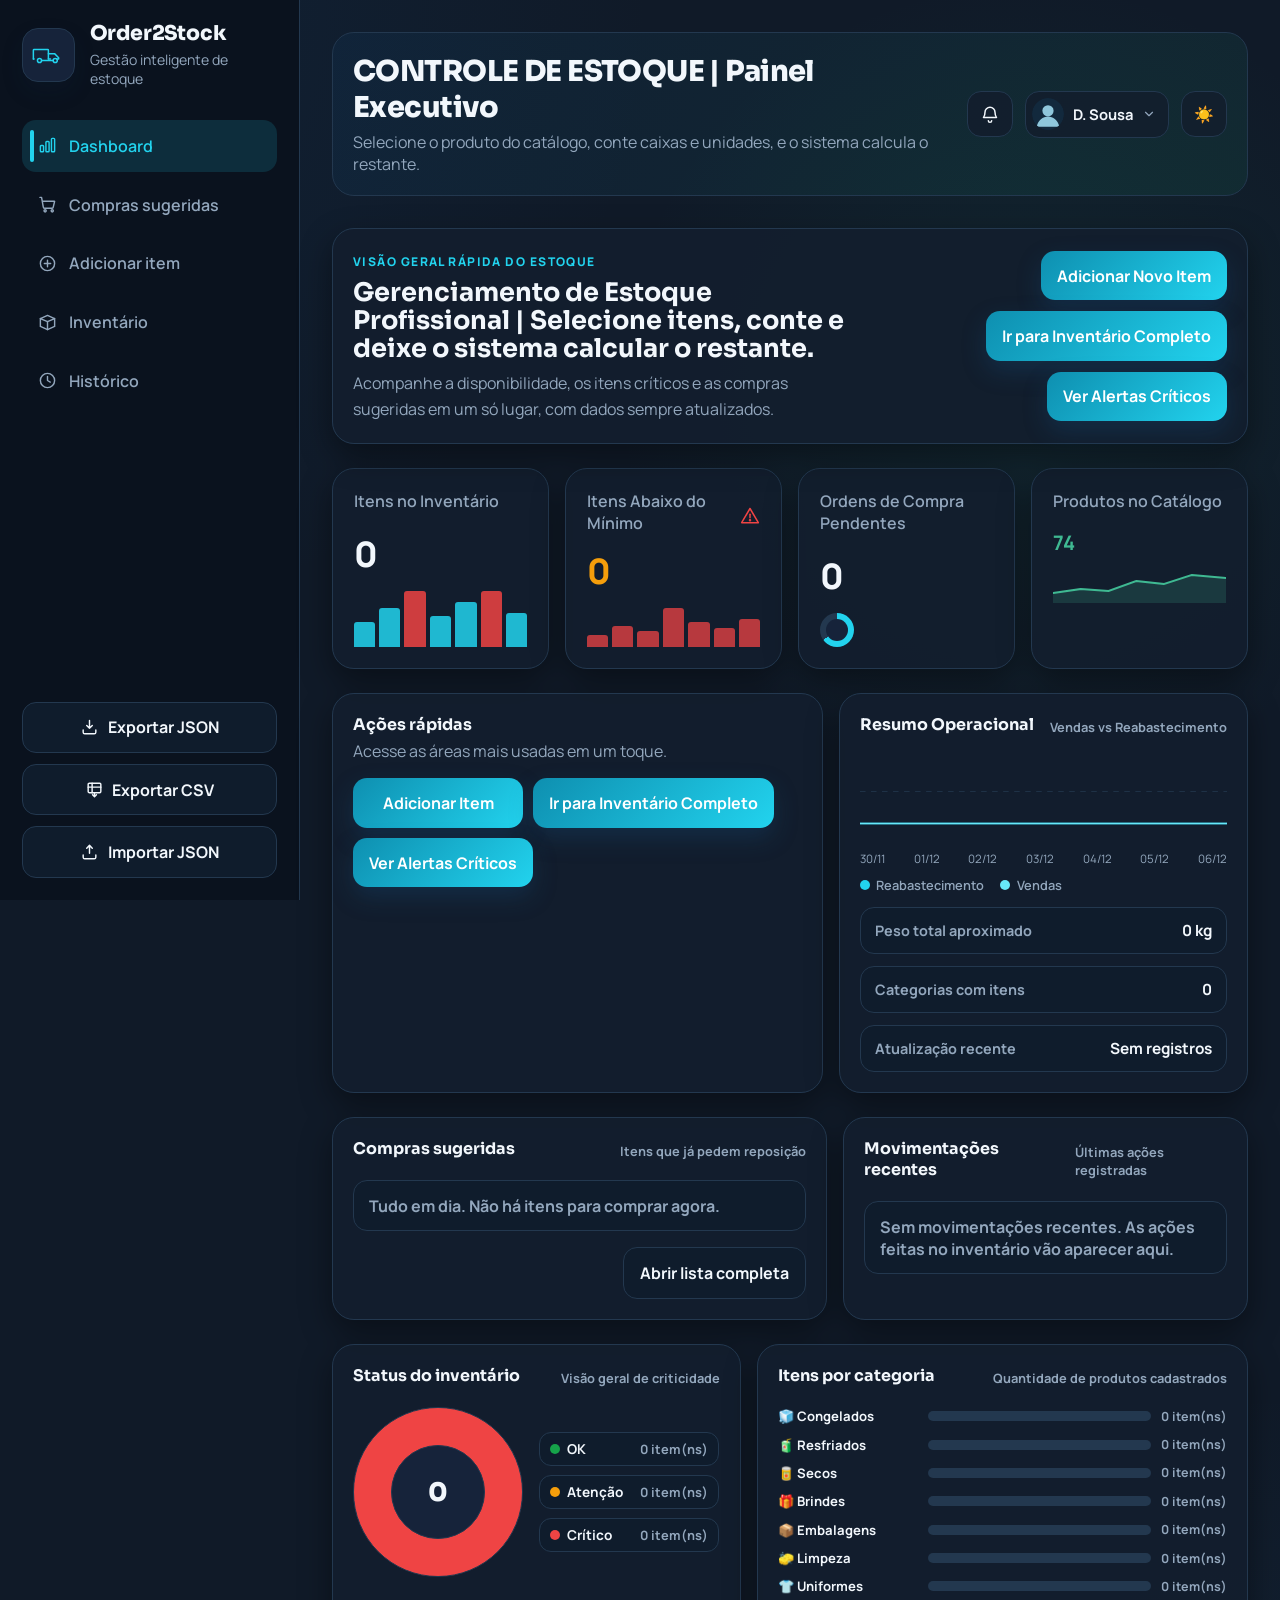
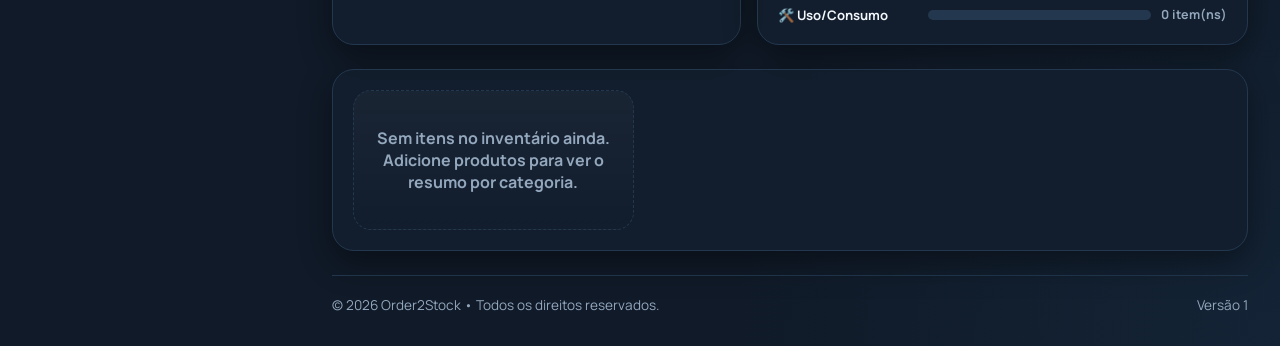
==== commit fd9f473a: "feat: adiciona voltar ao dashboard nas abas" ====
--- a/ESTOQUE/index.html
+++ b/ESTOQUE/index.html
@@ -5,7 +5,7 @@
     <meta name="viewport" content="width=device-width, initial-scale=1" />
     <title>Order2Stock | Gestão Inteligente de Estoque</title>
     <link rel="icon" type="image/svg+xml" href="assets/order2stock-truck-icon.svg" />
-    <link rel="stylesheet" href="style.css" />
+    <link rel="stylesheet" href="style.css?v=20260730" />
 </head>
 <body>
     <div id="toast" class="toast" aria-live="polite" aria-atomic="true"></div>
@@ -241,6 +241,7 @@
                         </div>
 
                         <div class="section-actions-inline">
+                            <button class="btn-secondary btn-back-home" type="button" data-go-dashboard="true">Voltar ao dashboard</button>
                             <button class="btn-secondary" id="btn-ir-inventario" type="button">Ver inventário</button>
                             <button class="btn-primary" id="btn-exportar-csv-lista" type="button">Exportar CSV</button>
                         </div>
@@ -288,10 +289,13 @@
                         <p>O produto vem do catálogo. A contagem é feita depois no botão de relógio.</p>
                     </div>
 
-                    <button id="btn-toggle-form" class="btn-secondary" type="button" aria-expanded="false" aria-controls="form-body">
-                        <span class="form-toggle-icon" aria-hidden="true">▶</span>
-                        <span class="form-toggle-label">Mostrar formulário</span>
-                    </button>
+                    <div class="section-actions-inline">
+                        <button class="btn-secondary btn-back-home" type="button" data-go-dashboard="true">Voltar ao dashboard</button>
+                        <button id="btn-toggle-form" class="btn-secondary" type="button" aria-expanded="false" aria-controls="form-body">
+                            <span class="form-toggle-icon" aria-hidden="true">▶</span>
+                            <span class="form-toggle-label">Mostrar formulário</span>
+                        </button>
+                    </div>
                 </div>
 
                 <div id="form-body" class="form-body collapsed">
@@ -321,6 +325,10 @@
 
             <section id="sec-estoque" class="app-section animate-on-load" tabindex="-1">
                 <div class="card search-filter-container">
+                    <div class="section-actions-inline inventory-actions-inline">
+                        <button class="btn-secondary btn-back-home" type="button" data-go-dashboard="true">Voltar ao dashboard</button>
+                    </div>
+
                     <div class="search-box">
                         <label class="sr-only" for="input-busca">Buscar produto</label>
                         <input id="input-busca" type="search" placeholder="Buscar por nome..." />
@@ -382,7 +390,10 @@
                         <p>Rastreio das alterações realizadas.</p>
                     </div>
 
-                    <button class="btn-secondary" id="btn-limpar-historico" type="button">Limpar histórico</button>
+                    <div class="section-actions-inline">
+                        <button class="btn-secondary btn-back-home" type="button" data-go-dashboard="true">Voltar ao dashboard</button>
+                        <button class="btn-secondary" id="btn-limpar-historico" type="button">Limpar histórico</button>
+                    </div>
                 </div>
 
                 <div class="table-container">
@@ -482,6 +493,6 @@
         </div>
     </div>
 
-    <script src="script.js"></script>
+    <script src="script.js?v=20260730"></script>
 </body>
 </html>
--- a/ESTOQUE/style.css
+++ b/ESTOQUE/style.css
@@ -532,6 +532,12 @@
     margin-top: 1rem;
 }
 
+.inventory-actions-inline {
+    justify-content: flex-end;
+    margin-top: 0;
+    margin-bottom: 1rem;
+}
+
 .card-inline-actions {
     justify-content: flex-end;
 }
